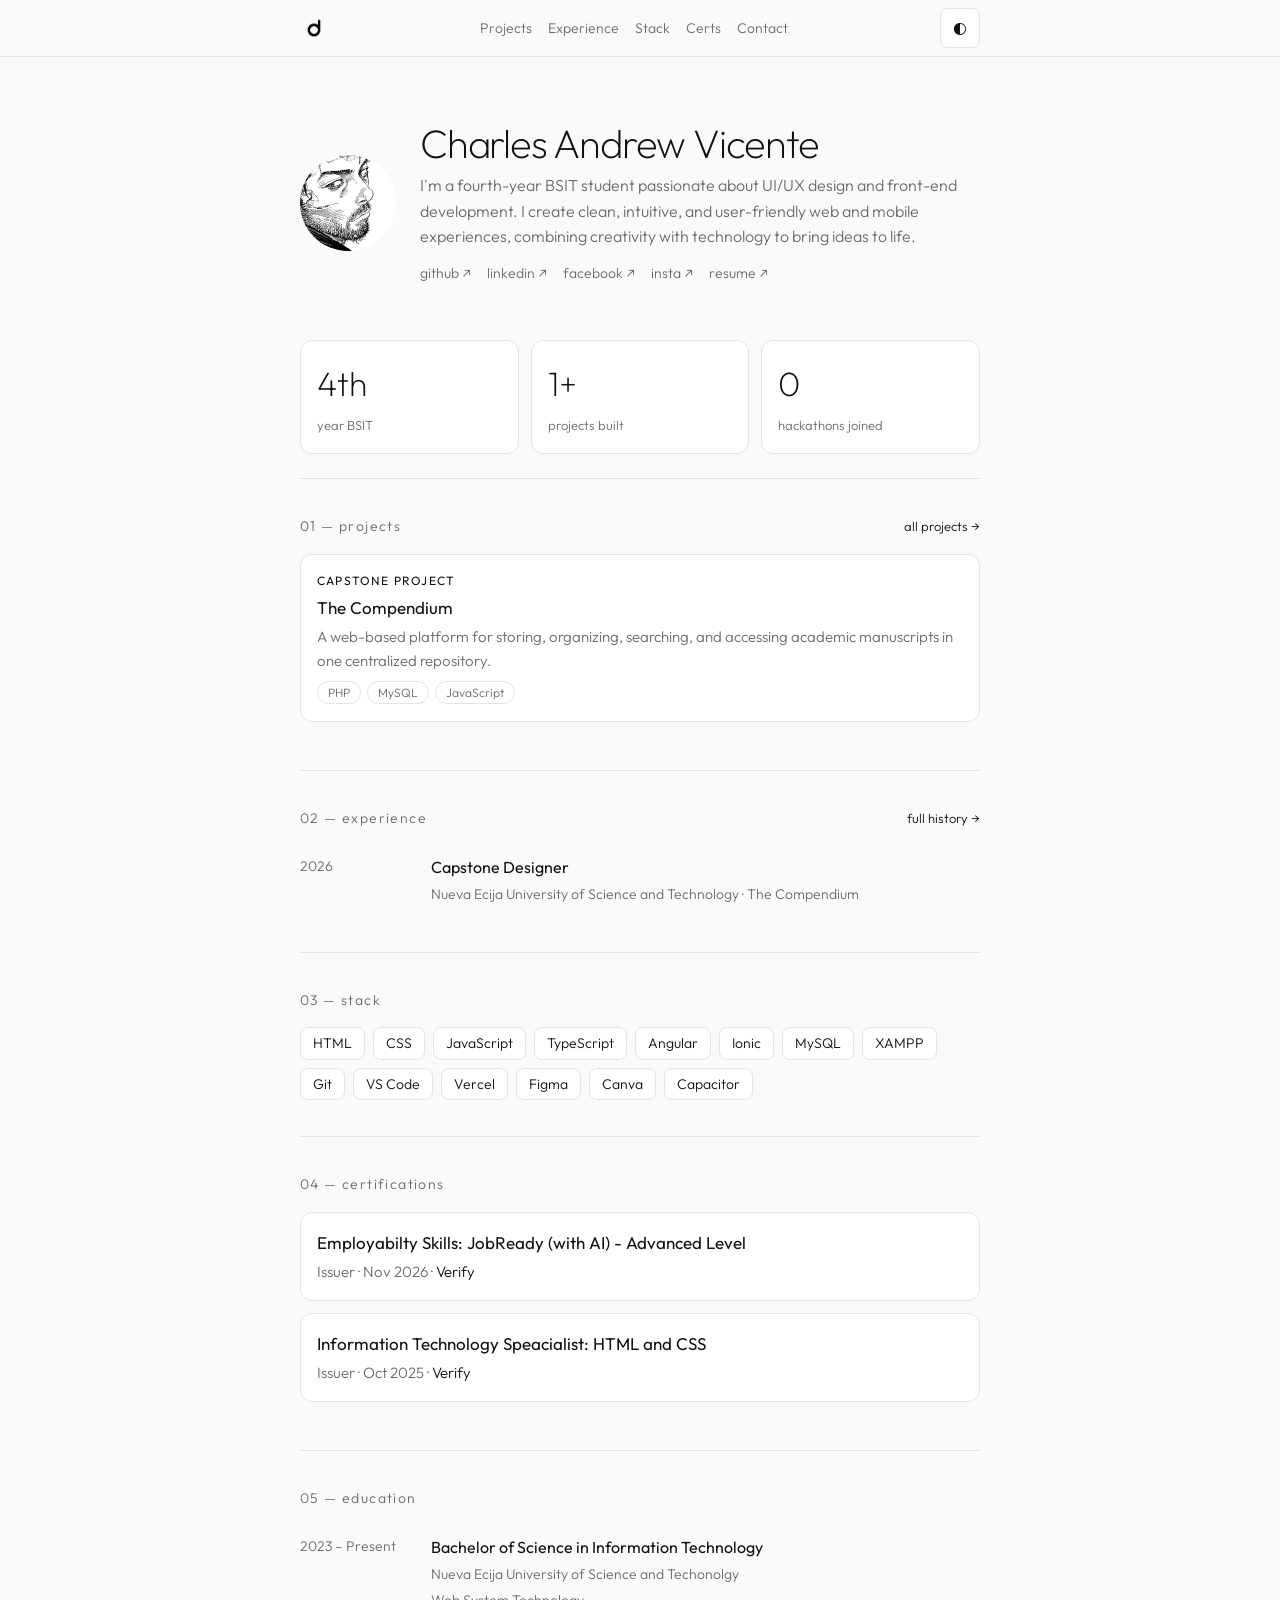
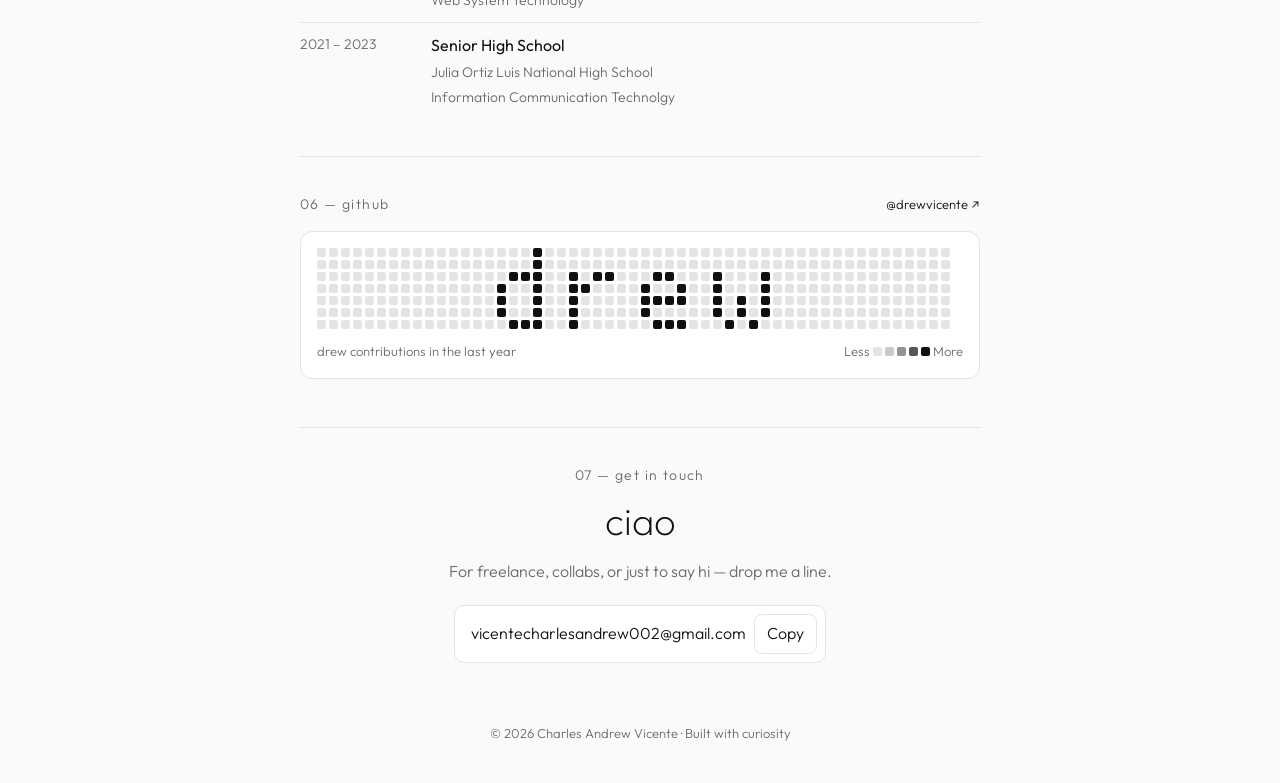
==== index.html @ 75148cdb "v1.2" ====
<!DOCTYPE html>
<html lang="en">

<head>
  <meta charset="utf-8">
  <meta name="viewport" content="width=device-width, initial-scale=1, viewport-fit=cover">
  <title>drew.design</title>
  <link rel="preconnect" href="https://fonts.googleapis.com">
  <link rel="preconnect" href="https://fonts.gstatic.com" crossorigin>
  <link href="https://fonts.googleapis.com/css2?family=Outfit:wght@200;300;400&display=swap" rel="stylesheet">
  <link rel="stylesheet" href="style.css">
  <link rel="icon" href="assets/d.png">
</head>

<body>
  <div id="bar"></div>
  <nav>
    <div class="wrap">
      <a href="#" class="logo"><img src="assets/d.png" alt="Logo"></a>
      <div class="links"><a href="#projects">Projects</a><a href="#experience">Experience</a><a
          href="#stack">Stack</a><a href="#certs">Certs</a><a href="#contact">Contact</a></div>
      <button id="theme" aria-label="Toggle theme">◐</button>
    </div>
  </nav>

  <main class="wrap">
    <div class="hero">
      <div class="avatar"><img src="assets/musashi.jpg" alt="Charles Andrew Vicente"></div>
      <div>
        <h1>Charles Andrew Vicente</h1>
        <p>I'm a fourth-year BSIT student passionate about UI/UX design and front-end development. I create clean,
          intuitive, and user-friendly web and mobile experiences, combining creativity with technology to bring ideas
          to life.</p>
        <div class="social"><a href="https://github.com/drewvicente">github ↗</a><a
            href="https://www.linkedin.com/in/charles-andrew-vicente-5716ba428/">linkedin ↗</a><a
            href="https://www.facebook.com/charlesndrw">facebook ↗</a><a
            href="https://www.instagram.com/charlesvcnt_/">insta ↗</a> <a href="#">resume ↗</a></div>
      </div>
    </div>

    <div class="stats">
      <div class="stat"><b data-n="4" data-s="th">4th</b><span>year BSIT</span></div>
      <div class="stat"><b data-n="1" data-s="+">5+</b><span>projects built</span></div>
      <div class="stat"><b data-n="0" data-s=""></b><span>hackathons joined</span></div>
    </div>

    <!-- Projects -->
    <section id="projects">
      <div class="head">
        <h2>01 — projects</h2><a href="#">all projects →</a>
      </div>
      <div class="card">
        <div class="badge">Capstone Project</div>
        <h3>The Compendium</h3>
        <p>A web-based platform for storing, organizing, searching, and accessing academic manuscripts in one
          centralized repository.</p>
        <span class="tag">PHP</span><span class="tag">MySQL</span><span class="tag">JavaScript</span>
      </div>
      <!-- <div class="card">
      <h3>Project Two</h3>
      <p>What it does and what you learned building it.</p>
      <span class="tag">React</span><span class="tag">Node.js</span>
    </div>
    <div class="card">
      <h3>Project Three</h3>
      <p>Another thing you shipped. Link to the repo or live demo.</p>
      <span class="tag">Flutter</span><span class="tag">Firebase</span>
    </div> -->
    </section>

    <!-- Experience -->
    <section id="experience">
      <div class="head">
        <h2>02 — experience</h2><a href="#">full history →</a>
      </div>
      <div class="row">
        <div class="y">2026</div>
        <div><b>Capstone Designer</b><span>Nueva Ecija University of Science and Technology · The Compendium</span></div>
      </div>
    </section>

    <!-- Skill -->
    <section id="stack">
      <div class="head">
        <h2>03 — stack</h2>
      </div>
      <div class="chips">
        <span>HTML</span><span>CSS</span><span>JavaScript</span><span>TypeScript</span><span>Angular</span><span>Ionic</span><span>MySQL</span>
        <span>XAMPP</span><span>Git</span><span>VS Code</span><span>Vercel</span><span>Figma</span><span>Canva</span><span>Capacitor</span>
      </div>
    </section>

    <!-- Certification -->
    <section id="certs">
      <div class="head">
        <h2>04 — certifications</h2>
      </div>
      <div class="card">
        <h3>Employabilty Skills: JobReady (with AI) - Advanced Level</h3>
        <p>Issuer · Nov 2026 · <a
            href="https://web.certificate.wfglobal.org/en/certificate?certificateId=6affe7f1574e661a6da2696d"
            style="color:var(--acc)">Verify</a></p>
      </div>
      <div class="card">
        <h3>Information Technology Speacialist: HTML and CSS</h3>
        <p>Issuer · Oct 2025 · <a
            href="https://www.certiport.com/portal/pages/credentialverification.aspx?code=h8H9-4wUp"
            style="color:var(--acc)">Verify</a></p>
      </div>
    </section>

    <!-- Education -->
    <section id="education">
      <div class="head">
        <h2>05 — education</h2>
      </div>
      <div class="row">
        <div class="y">2023 – Present</div>
        <div><b>Bachelor of Science in Information Technology</b><span>Nueva Ecija University of Science and Techonolgy <br>Web System Technology</span></div>
      </div>
      <div class="row">
        <div class="y">2021 – 2023</div>
        <div><b>Senior High School</b><span>Julia Ortiz Luis National High School <br>Information Communication Technolgy</span></div>
      </div>
    </section>

    <section id="github">
      <div class="head">
        <h2>06 — github</h2><a href="https://github.com/drewvicente" target="_blank">@drewvicente ↗</a>
      </div>
      <div class="card graph">
        <div class="gh-grid" id="gh"></div>
        <div class="gh-meta"><span><span id="ghn">0</span> contributions in the last year</span><span
            class="gh-legend">Less <i></i><i class="l1"></i><i class="l2"></i><i class="l3"></i><i class="l4"></i>
            More</span></div>
      </div>
    </section>

    <section id="contact" class="contact">
      <h2>07 — get in touch</h2>
      <h3>ciao</h3>
      <p class="lead">For freelance, collabs, or just to say hi — drop me a line.</p>
      <div class="mail"><span>vicentecharlesandrew002@gmail.com</span><button id="copy">Copy</button></div>
    </section>
  </main>
  <footer>© 2026 Charles Andrew Vicente · Built with curiosity</footer>

  <script src="script.js"></script>
</body>

</html>
---- style.css ----
:root{--bg:#fafafa;--fg:#111111;--mut:#6b6b6b;--line:#e4e4e4;--card:#ffffff;--acc:#111111;color-scheme:light;
box-sizing:border-box;padding-top:env(safe-area-inset-top,0px);padding-bottom:env(safe-area-inset-bottom,0px)}
:root[data-theme="dark"]{--bg:#0a0a0a;--fg:#ededed;--mut:#8a8a8a;--line:#222222;--card:#121212;--acc:#ededed;color-scheme:dark}
:root[data-theme="light"]{--bg:#fafafa;--fg:#111111;--mut:#6b6b6b;--line:#e4e4e4;--card:#ffffff;--acc:#111111;color-scheme:light}
html{scroll-padding-top:env(safe-area-inset-top,0px);scroll-behavior:smooth}
*{box-sizing:border-box}
body{margin:0;background:var(--bg);color:var(--fg);font:300 16px/1.6 "Outfit",ui-sans-serif,system-ui,-apple-system,"Segoe UI",sans-serif}
a{color:inherit;text-decoration:none}
.wrap{max-width:720px;margin:0 auto;padding:0 20px}
nav{position:sticky;top:env(safe-area-inset-top,0px);background:var(--bg);border-bottom:1px solid var(--line);z-index:5}
nav .wrap{display:flex;justify-content:space-between;align-items:center;height:56px;gap:12px}
nav .logo{display:flex;align-items:center}
nav .logo img{height:28px;width:28px;object-fit:contain}
:root[data-theme="dark"] nav .logo img{filter:invert(1)}
nav b{font-weight:600}
nav .links{display:flex;gap:16px;font-size:14px;color:var(--mut);overflow-x:auto;overflow-y:hidden;scrollbar-width:none;-ms-overflow-style:none}
nav .links::-webkit-scrollbar{display:none;width:0;height:0}
nav .links a{padding:4px 0;transition:color .2s ease}
nav .links a:hover{color:var(--fg)}
button{font:inherit;color:inherit;background:var(--card);border:1px solid var(--line);border-radius:8px;padding:6px 12px;cursor:pointer}
.hero{padding:64px 0 32px;display:grid;grid-template-columns:96px 1fr;gap:24px;align-items:center}
.avatar{width:96px;height:96px;border-radius:50%;background:var(--line);display:grid;place-items:center;font-size:36px;font-weight:600;color:var(--mut);overflow:hidden}
.avatar img{width:100%;height:100%;object-fit:cover}
h1{margin:0 0 8px;font-size:40px;letter-spacing:-.02em;line-height:1.1}
.hero p,.lead{color:var(--mut);margin:0 0 12px}
.social{display:flex;gap:16px;flex-wrap:wrap;font-size:14px}
.social a{color:var(--mut);transition:color .2s ease}
.social a:hover{color:var(--fg)}
.stats{display:grid;grid-template-columns:repeat(3,1fr);gap:12px;margin:24px 0}
.stat{border:1px solid var(--line);background:var(--card);border-radius:12px;padding:16px}
.stat b{display:block;font-size:26px}
.stat span{color:var(--mut);font-size:13px}
section{padding:36px 0;border-top:1px solid var(--line)}
.head{display:flex;justify-content:space-between;align-items:baseline;margin-bottom:16px}
h2{margin:0;font-size:14px;font-weight:500;color:var(--mut);text-transform:lowercase;letter-spacing:.02em}
.head a{font-size:13px;color:var(--acc)}
.card{border:1px solid var(--line);background:var(--card);border-radius:12px;padding:16px;margin-bottom:12px}
.card h3{margin:0 0 4px;font-size:17px}
.card p{margin:0;color:var(--mut);font-size:15px}
.tag{display:inline-block;font-size:12px;border:1px solid var(--line);border-radius:99px;padding:1px 10px;margin:8px 6px 0 0;color:var(--mut)}
.badge{font-size:12px;color:var(--acc);font-weight:600;margin-bottom:4px}
.row{display:grid;grid-template-columns:115px 1fr;gap:16px;padding:10px 0;border-bottom:1px solid var(--line)}
.row:last-child{border:0}
.row .y{color:var(--mut);font-size:14px;white-space:nowrap}
.row b{display:block}
.row span{color:var(--mut);font-size:14px}
.chips{display:flex;flex-wrap:wrap;gap:8px}
.chips span{border:1px solid var(--line);background:var(--card);border-radius:8px;padding:4px 12px;font-size:14px}
blockquote{margin:0 0 12px;padding:16px;border-left:3px solid var(--fg);background:var(--card);border-radius:0 12px 12px 0;font-size:15px}
blockquote cite{display:block;margin-top:8px;color:var(--mut);font-size:13px;font-style:normal}
.contact{text-align:center}
.contact h3{font-size:30px;margin:4px 0 8px}
.mail{display:inline-flex;gap:8px;align-items:center;border:1px solid var(--line);background:var(--card);border-radius:10px;padding:8px 8px 8px 16px;margin-top:8px}
footer{padding:24px 0 40px;color:var(--mut);font-size:13px;text-align:center}
#bar{position:fixed;top:env(safe-area-inset-top,0px);left:0;height:2px;width:0;background:var(--fg);z-index:10;pointer-events:none}
@keyframes up{from{opacity:0;transform:translateY(18px)}to{opacity:1;transform:none}}
@keyframes float{0%,100%{transform:translateY(0)}50%{transform:translateY(-6px)}}
@keyframes pulse{0%{box-shadow:0 0 0 0 color-mix(in srgb,var(--fg) 20%,transparent)}100%{box-shadow:0 0 0 14px transparent}}
.js .hero .avatar{animation:up .7s both,float 4s ease-in-out .9s infinite}
.js .hero h1{animation:up .7s .1s both}
.js .hero p{animation:up .7s .2s both}
.js .hero .social{animation:up .7s .3s both}
.js .reveal{opacity:0;transform:translateY(18px);transition:opacity .6s ease,transform .6s ease}
.js .reveal.in{opacity:1;transform:none}
.card,.stat,.chips span{transition:transform .25s ease,border-color .25s ease,box-shadow .25s ease}
.js .reveal.in.card:not(.graph):hover,.js .reveal.in.stat:hover{transform:translateY(-4px);border-color:color-mix(in srgb,var(--fg) 25%,var(--line));box-shadow:0 8px 24px rgba(0,0,0,.35)}
.js .reveal.in.chips-i:hover{transform:translateY(-3px);border-color:color-mix(in srgb,var(--fg) 30%,var(--line))}
.mail{animation:pulse 2.4s ease-out infinite}
button{font-family:inherit;font-weight:300}
button:hover{border-color:color-mix(in srgb,var(--fg) 25%,var(--line))}
.card p a{text-decoration:none}
.card p a:hover{color:var(--fg)}
.graph{overflow-x:auto}
.gh-grid{display:grid;grid-auto-flow:column;grid-template-rows:repeat(7,9px);grid-auto-columns:9px;gap:3px;width:max-content}
.gh-grid i{border-radius:2px;background:var(--line)}
.gh-grid i.l1{background:color-mix(in srgb,var(--fg) 22%,transparent)}
.gh-grid i.l2{background:color-mix(in srgb,var(--fg) 45%,transparent)}
.gh-grid i.l3{background:color-mix(in srgb,var(--fg) 70%,transparent)}
.gh-grid i.l4{background:var(--fg)}
.js .gh-grid i{opacity:0;transition:opacity .4s ease}
.js .graph.in .gh-grid i{opacity:1}
.gh-meta{display:flex;justify-content:space-between;align-items:center;gap:12px;margin-top:12px;font-size:13px;color:var(--mut);flex-wrap:wrap}
.gh-legend{display:flex;align-items:center;gap:3px}
.gh-legend i{width:9px;height:9px;border-radius:2px;background:var(--line);display:inline-block}
.gh-legend i.l1{background:color-mix(in srgb,var(--fg) 22%,transparent)}
.gh-legend i.l2{background:color-mix(in srgb,var(--fg) 45%,transparent)}
.gh-legend i.l3{background:color-mix(in srgb,var(--fg) 70%,transparent)}
.gh-legend i.l4{background:var(--fg)}
h1{font-weight:200;letter-spacing:-.03em}
nav b{font-weight:300;letter-spacing:.04em}
.stat b{font-weight:200;font-size:34px}
.avatar{font-weight:200}
h2{font-weight:300;letter-spacing:.1em}
.card h3,.row b{font-weight:400}
.card p,.row span,.stat span,.lead{font-weight:300}
.badge{font-weight:400;letter-spacing:.1em;text-transform:uppercase}
.contact h3{font-weight:200;font-size:38px}
::view-transition-old(root),::view-transition-new(root){animation:none;mix-blend-mode:normal}
::view-transition-old(root){z-index:1}
::view-transition-new(root){z-index:2}
@media (prefers-reduced-motion:reduce){*,*::before,*::after{animation:none!important;transition:none!important}.js .reveal{opacity:1;transform:none}}
@media (max-width:520px){.hero{grid-template-columns:1fr;padding-top:40px}h1{font-size:32px}.stats{grid-template-columns:1fr 1fr 1fr}.row{grid-template-columns:105px 1fr;gap:12px}}
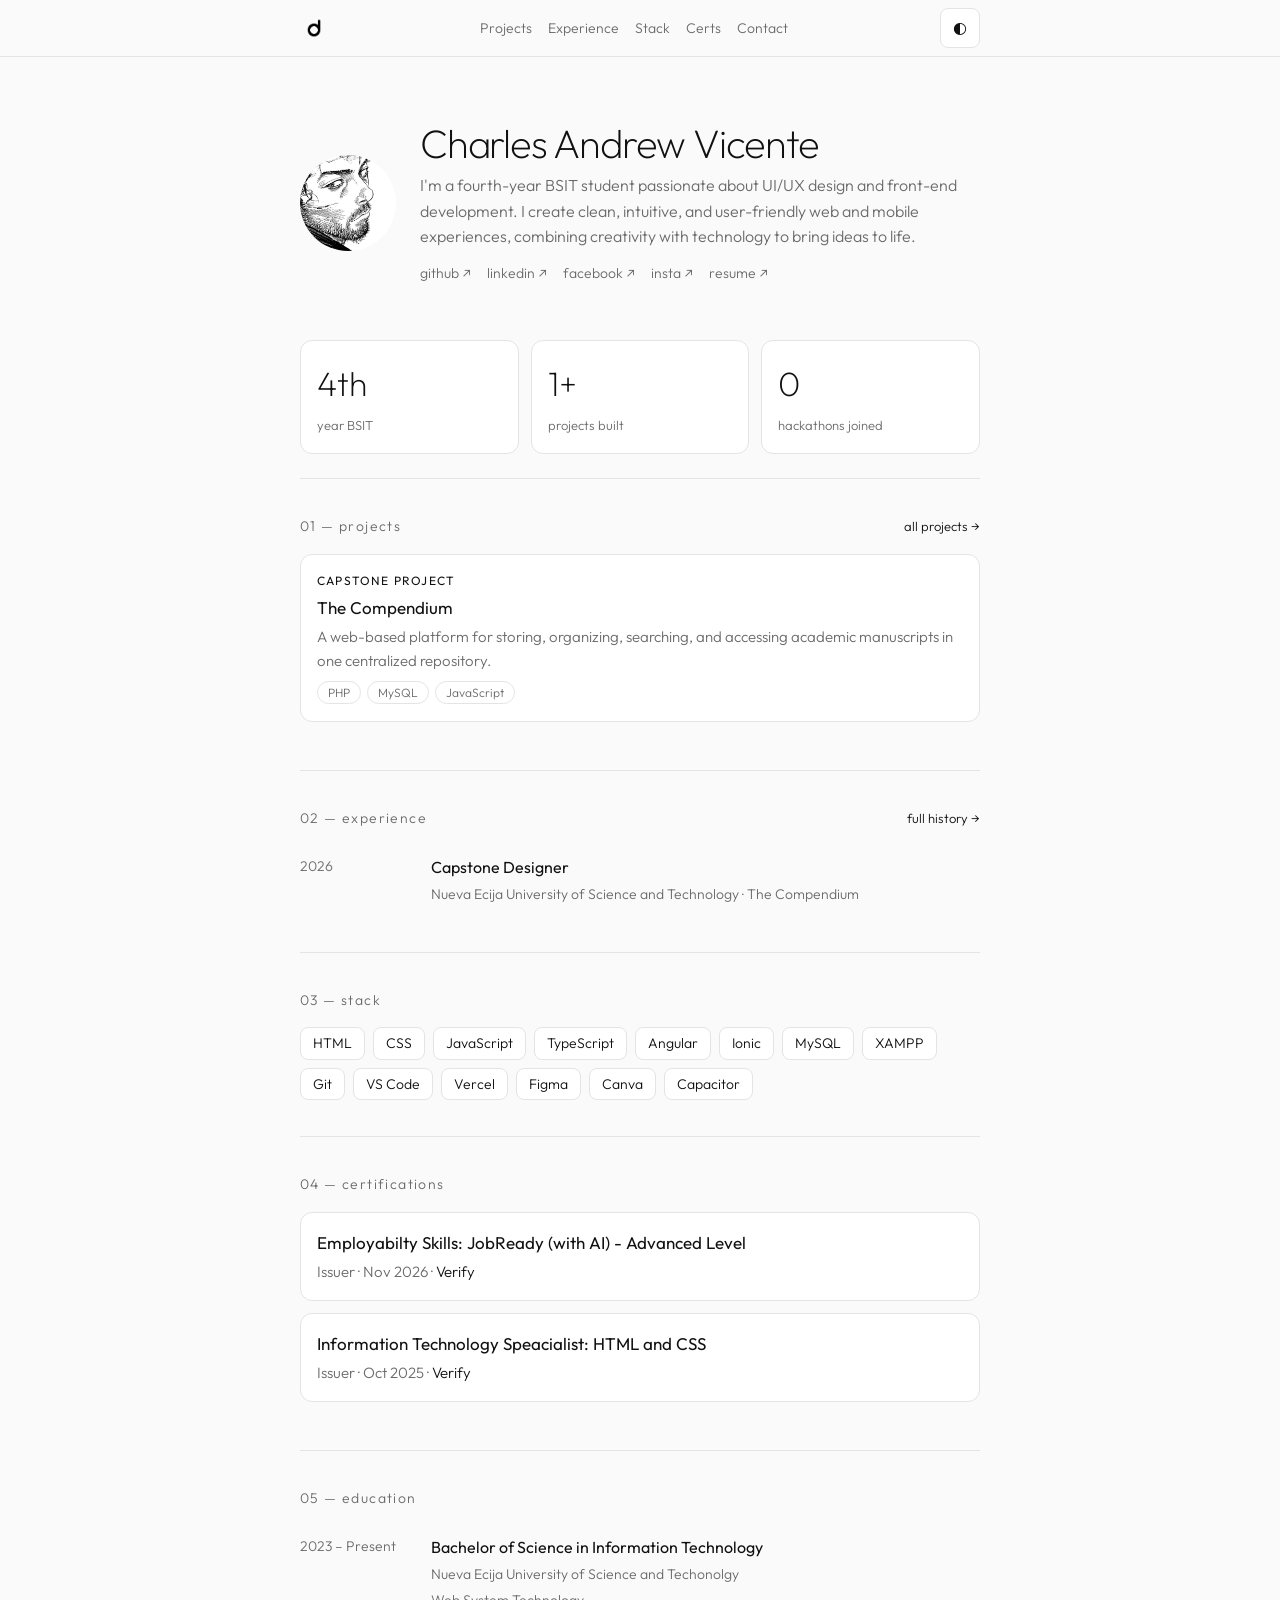
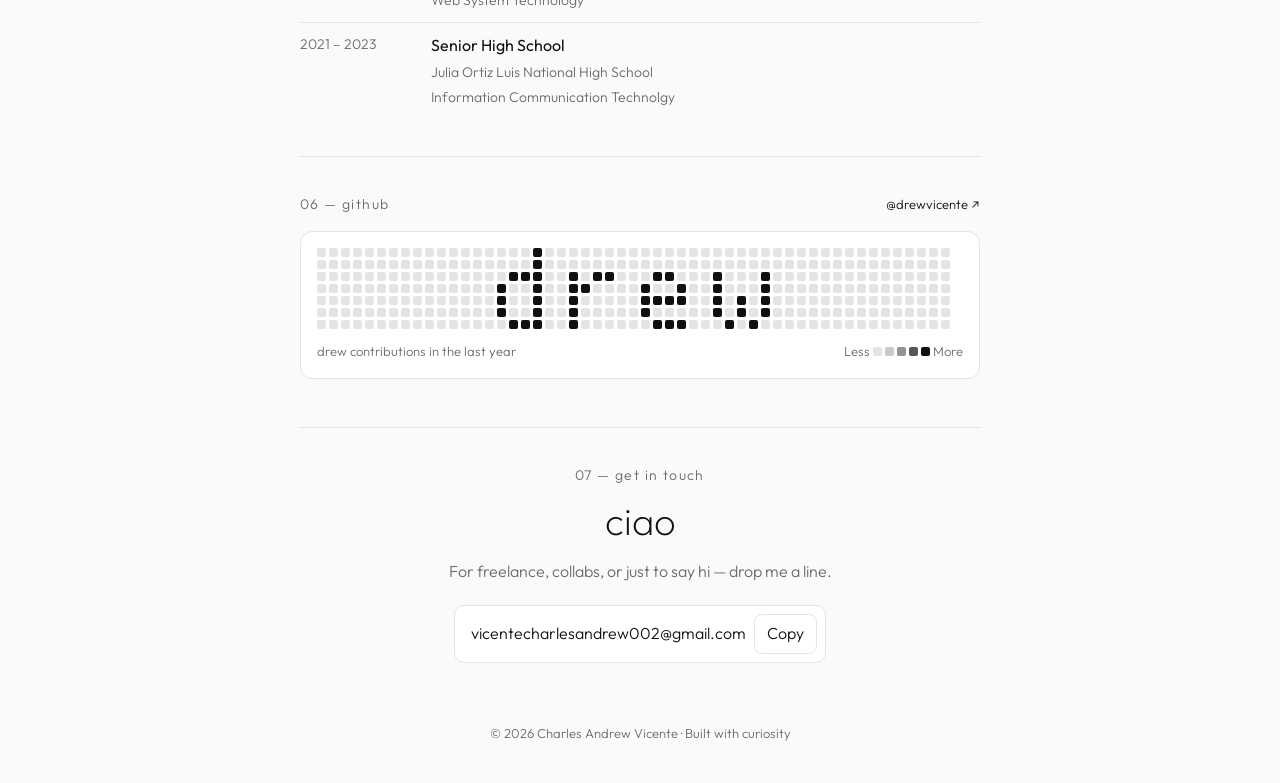
==== commit 98b94eec: "v1.3" ====
--- a/index.html
+++ b/index.html
@@ -99,13 +99,13 @@
         <h3>Employabilty Skills: JobReady (with AI) - Advanced Level</h3>
         <p>Issuer · Nov 2026 · <a
             href="https://web.certificate.wfglobal.org/en/certificate?certificateId=6affe7f1574e661a6da2696d"
-            style="color:var(--acc)">Verify</a></p>
+            target="_blank" rel="noopener noreferrer" style="color:var(--acc)">Verify</a></p>
       </div>
       <div class="card">
         <h3>Information Technology Speacialist: HTML and CSS</h3>
         <p>Issuer · Oct 2025 · <a
             href="https://www.certiport.com/portal/pages/credentialverification.aspx?code=h8H9-4wUp"
-            style="color:var(--acc)">Verify</a></p>
+            target="_blank" rel="noopener noreferrer" style="color:var(--acc)">Verify</a></p>
       </div>
     </section>
 
--- a/style.css
+++ b/style.css
@@ -70,6 +70,8 @@
 button:hover{border-color:color-mix(in srgb,var(--fg) 25%,var(--line))}
 .card p a{text-decoration:none}
 .card p a:hover{color:var(--fg)}
+#certs .card{cursor:pointer}
+#certs .card:hover p a{color:var(--fg)}
 .graph{overflow-x:auto}
 .gh-grid{display:grid;grid-auto-flow:column;grid-template-rows:repeat(7,9px);grid-auto-columns:9px;gap:3px;width:max-content}
 .gh-grid i{border-radius:2px;background:var(--line)}
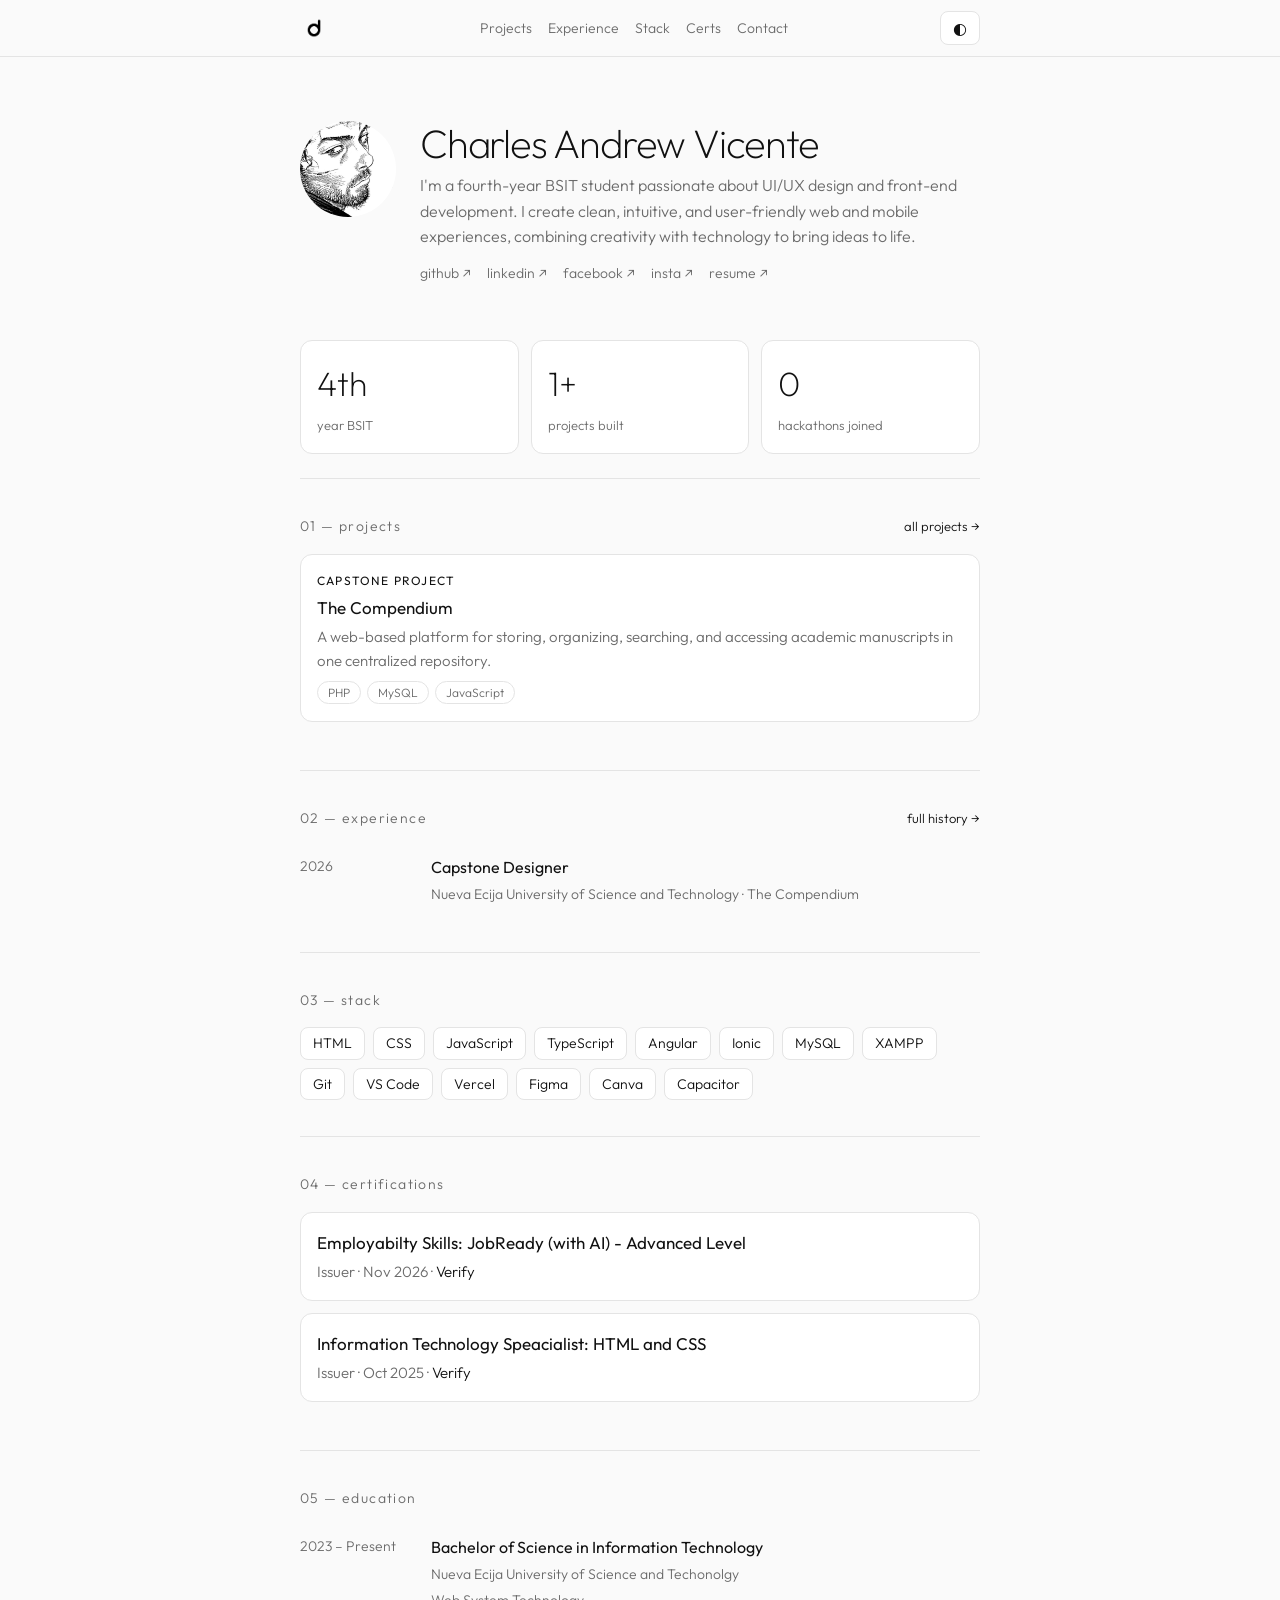
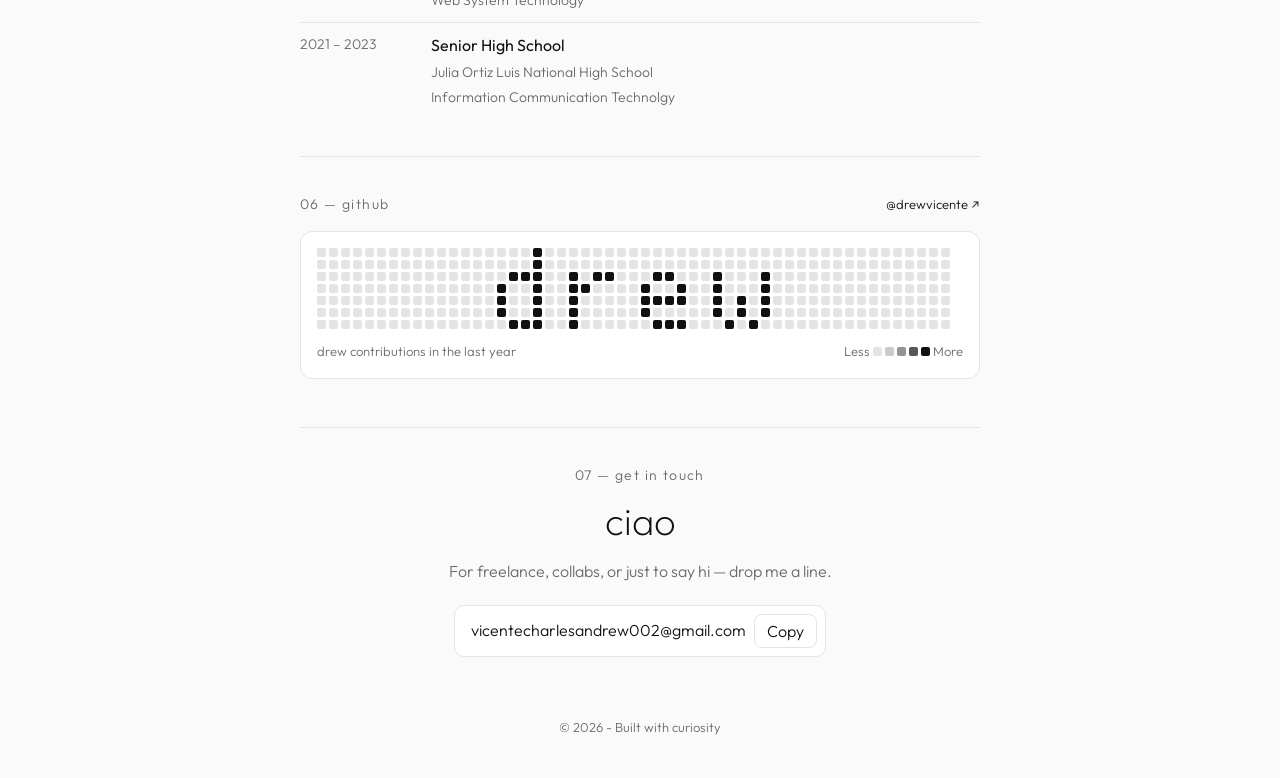
==== commit 1f7da8f1: "fix css" ====
--- a/index.html
+++ b/index.html
@@ -34,7 +34,7 @@
         <div class="social"><a href="https://github.com/drewvicente">github ↗</a><a
             href="https://www.linkedin.com/in/charles-andrew-vicente-5716ba428/">linkedin ↗</a><a
             href="https://www.facebook.com/charlesndrw">facebook ↗</a><a
-            href="https://www.instagram.com/charlesvcnt_/">insta ↗</a> <a href="#">resume ↗</a></div>
+            href="https://www.instagram.com/charlesvcnt_/">insta ↗</a> <a href="resume/resume.pdf">resume ↗</a></div>
       </div>
     </div>
 
@@ -143,7 +143,7 @@
       <div class="mail"><span>vicentecharlesandrew002@gmail.com</span><button id="copy">Copy</button></div>
     </section>
   </main>
-  <footer>© 2026 Charles Andrew Vicente · Built with curiosity</footer>
+  <footer>© 2026 - Built with curiosity</footer>
 
   <script src="script.js"></script>
 </body>
--- a/style.css
+++ b/style.css
@@ -1,104 +1,660 @@
-:root{--bg:#fafafa;--fg:#111111;--mut:#6b6b6b;--line:#e4e4e4;--card:#ffffff;--acc:#111111;color-scheme:light;
-box-sizing:border-box;padding-top:env(safe-area-inset-top,0px);padding-bottom:env(safe-area-inset-bottom,0px)}
-:root[data-theme="dark"]{--bg:#0a0a0a;--fg:#ededed;--mut:#8a8a8a;--line:#222222;--card:#121212;--acc:#ededed;color-scheme:dark}
-:root[data-theme="light"]{--bg:#fafafa;--fg:#111111;--mut:#6b6b6b;--line:#e4e4e4;--card:#ffffff;--acc:#111111;color-scheme:light}
-html{scroll-padding-top:env(safe-area-inset-top,0px);scroll-behavior:smooth}
-*{box-sizing:border-box}
-body{margin:0;background:var(--bg);color:var(--fg);font:300 16px/1.6 "Outfit",ui-sans-serif,system-ui,-apple-system,"Segoe UI",sans-serif}
-a{color:inherit;text-decoration:none}
-.wrap{max-width:720px;margin:0 auto;padding:0 20px}
-nav{position:sticky;top:env(safe-area-inset-top,0px);background:var(--bg);border-bottom:1px solid var(--line);z-index:5}
-nav .wrap{display:flex;justify-content:space-between;align-items:center;height:56px;gap:12px}
-nav .logo{display:flex;align-items:center}
-nav .logo img{height:28px;width:28px;object-fit:contain}
-:root[data-theme="dark"] nav .logo img{filter:invert(1)}
-nav b{font-weight:600}
-nav .links{display:flex;gap:16px;font-size:14px;color:var(--mut);overflow-x:auto;overflow-y:hidden;scrollbar-width:none;-ms-overflow-style:none}
-nav .links::-webkit-scrollbar{display:none;width:0;height:0}
-nav .links a{padding:4px 0;transition:color .2s ease}
-nav .links a:hover{color:var(--fg)}
-button{font:inherit;color:inherit;background:var(--card);border:1px solid var(--line);border-radius:8px;padding:6px 12px;cursor:pointer}
-.hero{padding:64px 0 32px;display:grid;grid-template-columns:96px 1fr;gap:24px;align-items:center}
-.avatar{width:96px;height:96px;border-radius:50%;background:var(--line);display:grid;place-items:center;font-size:36px;font-weight:600;color:var(--mut);overflow:hidden}
-.avatar img{width:100%;height:100%;object-fit:cover}
-h1{margin:0 0 8px;font-size:40px;letter-spacing:-.02em;line-height:1.1}
-.hero p,.lead{color:var(--mut);margin:0 0 12px}
-.social{display:flex;gap:16px;flex-wrap:wrap;font-size:14px}
-.social a{color:var(--mut);transition:color .2s ease}
-.social a:hover{color:var(--fg)}
-.stats{display:grid;grid-template-columns:repeat(3,1fr);gap:12px;margin:24px 0}
-.stat{border:1px solid var(--line);background:var(--card);border-radius:12px;padding:16px}
-.stat b{display:block;font-size:26px}
-.stat span{color:var(--mut);font-size:13px}
-section{padding:36px 0;border-top:1px solid var(--line)}
-.head{display:flex;justify-content:space-between;align-items:baseline;margin-bottom:16px}
-h2{margin:0;font-size:14px;font-weight:500;color:var(--mut);text-transform:lowercase;letter-spacing:.02em}
-.head a{font-size:13px;color:var(--acc)}
-.card{border:1px solid var(--line);background:var(--card);border-radius:12px;padding:16px;margin-bottom:12px}
-.card h3{margin:0 0 4px;font-size:17px}
-.card p{margin:0;color:var(--mut);font-size:15px}
-.tag{display:inline-block;font-size:12px;border:1px solid var(--line);border-radius:99px;padding:1px 10px;margin:8px 6px 0 0;color:var(--mut)}
-.badge{font-size:12px;color:var(--acc);font-weight:600;margin-bottom:4px}
-.row{display:grid;grid-template-columns:115px 1fr;gap:16px;padding:10px 0;border-bottom:1px solid var(--line)}
-.row:last-child{border:0}
-.row .y{color:var(--mut);font-size:14px;white-space:nowrap}
-.row b{display:block}
-.row span{color:var(--mut);font-size:14px}
-.chips{display:flex;flex-wrap:wrap;gap:8px}
-.chips span{border:1px solid var(--line);background:var(--card);border-radius:8px;padding:4px 12px;font-size:14px}
-blockquote{margin:0 0 12px;padding:16px;border-left:3px solid var(--fg);background:var(--card);border-radius:0 12px 12px 0;font-size:15px}
-blockquote cite{display:block;margin-top:8px;color:var(--mut);font-size:13px;font-style:normal}
-.contact{text-align:center}
-.contact h3{font-size:30px;margin:4px 0 8px}
-.mail{display:inline-flex;gap:8px;align-items:center;border:1px solid var(--line);background:var(--card);border-radius:10px;padding:8px 8px 8px 16px;margin-top:8px}
-footer{padding:24px 0 40px;color:var(--mut);font-size:13px;text-align:center}
-#bar{position:fixed;top:env(safe-area-inset-top,0px);left:0;height:2px;width:0;background:var(--fg);z-index:10;pointer-events:none}
-@keyframes up{from{opacity:0;transform:translateY(18px)}to{opacity:1;transform:none}}
-@keyframes float{0%,100%{transform:translateY(0)}50%{transform:translateY(-6px)}}
-@keyframes pulse{0%{box-shadow:0 0 0 0 color-mix(in srgb,var(--fg) 20%,transparent)}100%{box-shadow:0 0 0 14px transparent}}
-.js .hero .avatar{animation:up .7s both,float 4s ease-in-out .9s infinite}
-.js .hero h1{animation:up .7s .1s both}
-.js .hero p{animation:up .7s .2s both}
-.js .hero .social{animation:up .7s .3s both}
-.js .reveal{opacity:0;transform:translateY(18px);transition:opacity .6s ease,transform .6s ease}
-.js .reveal.in{opacity:1;transform:none}
-.card,.stat,.chips span{transition:transform .25s ease,border-color .25s ease,box-shadow .25s ease}
-.js .reveal.in.card:not(.graph):hover,.js .reveal.in.stat:hover{transform:translateY(-4px);border-color:color-mix(in srgb,var(--fg) 25%,var(--line));box-shadow:0 8px 24px rgba(0,0,0,.35)}
-.js .reveal.in.chips-i:hover{transform:translateY(-3px);border-color:color-mix(in srgb,var(--fg) 30%,var(--line))}
-.mail{animation:pulse 2.4s ease-out infinite}
-button{font-family:inherit;font-weight:300}
-button:hover{border-color:color-mix(in srgb,var(--fg) 25%,var(--line))}
-.card p a{text-decoration:none}
-.card p a:hover{color:var(--fg)}
-#certs .card{cursor:pointer}
-#certs .card:hover p a{color:var(--fg)}
-.graph{overflow-x:auto}
-.gh-grid{display:grid;grid-auto-flow:column;grid-template-rows:repeat(7,9px);grid-auto-columns:9px;gap:3px;width:max-content}
-.gh-grid i{border-radius:2px;background:var(--line)}
-.gh-grid i.l1{background:color-mix(in srgb,var(--fg) 22%,transparent)}
-.gh-grid i.l2{background:color-mix(in srgb,var(--fg) 45%,transparent)}
-.gh-grid i.l3{background:color-mix(in srgb,var(--fg) 70%,transparent)}
-.gh-grid i.l4{background:var(--fg)}
-.js .gh-grid i{opacity:0;transition:opacity .4s ease}
-.js .graph.in .gh-grid i{opacity:1}
-.gh-meta{display:flex;justify-content:space-between;align-items:center;gap:12px;margin-top:12px;font-size:13px;color:var(--mut);flex-wrap:wrap}
-.gh-legend{display:flex;align-items:center;gap:3px}
-.gh-legend i{width:9px;height:9px;border-radius:2px;background:var(--line);display:inline-block}
-.gh-legend i.l1{background:color-mix(in srgb,var(--fg) 22%,transparent)}
-.gh-legend i.l2{background:color-mix(in srgb,var(--fg) 45%,transparent)}
-.gh-legend i.l3{background:color-mix(in srgb,var(--fg) 70%,transparent)}
-.gh-legend i.l4{background:var(--fg)}
-h1{font-weight:200;letter-spacing:-.03em}
-nav b{font-weight:300;letter-spacing:.04em}
-.stat b{font-weight:200;font-size:34px}
-.avatar{font-weight:200}
-h2{font-weight:300;letter-spacing:.1em}
-.card h3,.row b{font-weight:400}
-.card p,.row span,.stat span,.lead{font-weight:300}
-.badge{font-weight:400;letter-spacing:.1em;text-transform:uppercase}
-.contact h3{font-weight:200;font-size:38px}
-::view-transition-old(root),::view-transition-new(root){animation:none;mix-blend-mode:normal}
-::view-transition-old(root){z-index:1}
-::view-transition-new(root){z-index:2}
-@media (prefers-reduced-motion:reduce){*,*::before,*::after{animation:none!important;transition:none!important}.js .reveal{opacity:1;transform:none}}
-@media (max-width:520px){.hero{grid-template-columns:1fr;padding-top:40px}h1{font-size:32px}.stats{grid-template-columns:1fr 1fr 1fr}.row{grid-template-columns:105px 1fr;gap:12px}}+/* ==========================================================================
+   Theme & Variables
+   ========================================================================== */
+
+:root {
+  --bg: #fafafa;
+  --fg: #111111;
+  --mut: #6b6b6b;
+  --line: #e4e4e4;
+  --card: #ffffff;
+  --acc: #111111;
+  color-scheme: light;
+  box-sizing: border-box;
+  padding-top: env(safe-area-inset-top, 0px);
+  padding-bottom: env(safe-area-inset-bottom, 0px);
+}
+
+:root[data-theme="dark"] {
+  --bg: #0a0a0a;
+  --fg: #ededed;
+  --mut: #8a8a8a;
+  --line: #222222;
+  --card: #121212;
+  --acc: #ededed;
+  color-scheme: dark;
+}
+
+:root[data-theme="light"] {
+  --bg: #fafafa;
+  --fg: #111111;
+  --mut: #6b6b6b;
+  --line: #e4e4e4;
+  --card: #ffffff;
+  --acc: #111111;
+  color-scheme: light;
+}
+
+/* ==========================================================================
+   Base & Reset
+   ========================================================================== */
+
+* {
+  box-sizing: border-box;
+}
+
+html {
+  scroll-padding-top: env(safe-area-inset-top, 0px);
+  scroll-behavior: smooth;
+}
+
+body {
+  margin: 0;
+  background: var(--bg);
+  color: var(--fg);
+  font: 300 16px/1.6 "Outfit", ui-sans-serif, system-ui, -apple-system, "Segoe UI", sans-serif;
+}
+
+a {
+  color: inherit;
+  text-decoration: none;
+}
+
+button {
+  font-family: inherit;
+  font-weight: 300;
+  font-size: inherit;
+  color: inherit;
+  background: var(--card);
+  border: 1px solid var(--line);
+  border-radius: 8px;
+  padding: 6px 12px;
+  cursor: pointer;
+  transition: border-color 0.2s ease;
+}
+
+button:hover {
+  border-color: color-mix(in srgb, var(--fg) 25%, var(--line));
+}
+
+.wrap {
+  max-width: 720px;
+  margin: 0 auto;
+  padding: 0 20px;
+}
+
+/* ==========================================================================
+   Navigation
+   ========================================================================== */
+
+nav {
+  position: sticky;
+  top: env(safe-area-inset-top, 0px);
+  background: var(--bg);
+  border-bottom: 1px solid var(--line);
+  z-index: 5;
+}
+
+nav .wrap {
+  display: flex;
+  justify-content: space-between;
+  align-items: center;
+  height: 56px;
+  gap: 12px;
+}
+
+nav .logo {
+  display: flex;
+  align-items: center;
+}
+
+nav .logo img {
+  height: 28px;
+  width: 28px;
+  object-fit: contain;
+}
+
+:root[data-theme="dark"] nav .logo img {
+  filter: invert(1);
+}
+
+nav b {
+  font-weight: 300;
+  letter-spacing: 0.04em;
+}
+
+nav .links {
+  display: flex;
+  gap: 16px;
+  font-size: 14px;
+  color: var(--mut);
+  overflow-x: auto;
+  overflow-y: hidden;
+  scrollbar-width: none;
+  -ms-overflow-style: none;
+}
+
+nav .links::-webkit-scrollbar {
+  display: none;
+  width: 0;
+  height: 0;
+}
+
+nav .links a {
+  padding: 4px 0;
+  transition: color 0.2s ease;
+}
+
+nav .links a:hover {
+  color: var(--fg);
+}
+
+/* ==========================================================================
+   Hero Section
+   ========================================================================== */
+
+.hero {
+  padding: 64px 0 32px;
+  display: grid;
+  grid-template-columns: 96px 1fr;
+  gap: 24px;
+  align-items: start;
+}
+
+.avatar {
+  width: 96px;
+  height: 96px;
+  border-radius: 50%;
+  background: var(--line);
+  display: grid;
+  place-items: center;
+  font-size: 36px;
+  font-weight: 200;
+  color: var(--mut);
+  overflow: hidden;
+}
+
+.avatar img {
+  width: 100%;
+  height: 100%;
+  object-fit: cover;
+}
+
+h1 {
+  margin: 0 0 8px;
+  font-size: 40px;
+  font-weight: 200;
+  letter-spacing: -0.03em;
+  line-height: 1.1;
+}
+
+.hero p,
+.lead {
+  color: var(--mut);
+  margin: 0 0 12px;
+  font-weight: 300;
+}
+
+.social {
+  display: flex;
+  gap: 16px;
+  flex-wrap: wrap;
+  font-size: 14px;
+}
+
+.social a {
+  color: var(--mut);
+  transition: color 0.2s ease;
+}
+
+.social a:hover {
+  color: var(--fg);
+}
+
+/* ==========================================================================
+   Stats Section
+   ========================================================================== */
+
+.stats {
+  display: grid;
+  grid-template-columns: repeat(3, 1fr);
+  gap: 12px;
+  margin: 24px 0;
+}
+
+.stat {
+  border: 1px solid var(--line);
+  background: var(--card);
+  border-radius: 12px;
+  padding: 16px;
+}
+
+.stat b {
+  display: block;
+  font-size: 34px;
+  font-weight: 200;
+}
+
+.stat span {
+  color: var(--mut);
+  font-size: 13px;
+  font-weight: 300;
+}
+
+/* ==========================================================================
+   Sections, Headers & Rows
+   ========================================================================== */
+
+section {
+  padding: 36px 0;
+  border-top: 1px solid var(--line);
+}
+
+.head {
+  display: flex;
+  justify-content: space-between;
+  align-items: baseline;
+  margin-bottom: 16px;
+}
+
+h2 {
+  margin: 0;
+  font-size: 14px;
+  font-weight: 300;
+  color: var(--mut);
+  text-transform: lowercase;
+  letter-spacing: 0.1em;
+}
+
+.head a {
+  font-size: 13px;
+  color: var(--acc);
+}
+
+.row {
+  display: grid;
+  grid-template-columns: 115px 1fr;
+  gap: 16px;
+  padding: 10px 0;
+  border-bottom: 1px solid var(--line);
+}
+
+.row:last-child {
+  border: 0;
+}
+
+.row .y {
+  color: var(--mut);
+  font-size: 14px;
+  white-space: nowrap;
+}
+
+.row b {
+  display: block;
+  font-weight: 400;
+}
+
+.row span {
+  color: var(--mut);
+  font-size: 14px;
+  font-weight: 300;
+}
+
+/* ==========================================================================
+   Cards, Badges & Chips
+   ========================================================================== */
+
+.card {
+  border: 1px solid var(--line);
+  background: var(--card);
+  border-radius: 12px;
+  padding: 16px;
+  margin-bottom: 12px;
+}
+
+.card h3 {
+  margin: 0 0 4px;
+  font-size: 17px;
+  font-weight: 400;
+}
+
+.card p {
+  margin: 0;
+  color: var(--mut);
+  font-size: 15px;
+  font-weight: 300;
+}
+
+.card p a {
+  text-decoration: none;
+}
+
+.card p a:hover {
+  color: var(--fg);
+}
+
+.badge {
+  font-size: 12px;
+  color: var(--acc);
+  font-weight: 400;
+  letter-spacing: 0.1em;
+  text-transform: uppercase;
+  margin-bottom: 4px;
+}
+
+.tag {
+  display: inline-block;
+  font-size: 12px;
+  border: 1px solid var(--line);
+  border-radius: 99px;
+  padding: 1px 10px;
+  margin: 8px 6px 0 0;
+  color: var(--mut);
+}
+
+.chips {
+  display: flex;
+  flex-wrap: wrap;
+  gap: 8px;
+}
+
+.chips span {
+  border: 1px solid var(--line);
+  background: var(--card);
+  border-radius: 8px;
+  padding: 4px 12px;
+  font-size: 14px;
+}
+
+/* Certifications */
+#certs .card {
+  cursor: pointer;
+}
+
+#certs .card:hover p a {
+  color: var(--fg);
+}
+
+/* Blockquote */
+blockquote {
+  margin: 0 0 12px;
+  padding: 16px;
+  border-left: 3px solid var(--fg);
+  background: var(--card);
+  border-radius: 0 12px 12px 0;
+  font-size: 15px;
+}
+
+blockquote cite {
+  display: block;
+  margin-top: 8px;
+  color: var(--mut);
+  font-size: 13px;
+  font-style: normal;
+}
+
+/* ==========================================================================
+   Contact & Footer
+   ========================================================================== */
+
+.contact {
+  text-align: center;
+}
+
+.contact h3 {
+  font-size: 38px;
+  font-weight: 200;
+  margin: 4px 0 8px;
+}
+
+.mail {
+  display: inline-flex;
+  gap: 8px;
+  align-items: center;
+  border: 1px solid var(--line);
+  background: var(--card);
+  border-radius: 10px;
+  padding: 8px 8px 8px 16px;
+  margin-top: 8px;
+  animation: pulse 2.4s ease-out infinite;
+}
+
+footer {
+  padding: 24px 0 40px;
+  color: var(--mut);
+  font-size: 13px;
+  text-align: center;
+}
+
+/* Scroll progress bar */
+#bar {
+  position: fixed;
+  top: env(safe-area-inset-top, 0px);
+  left: 0;
+  height: 2px;
+  width: 0;
+  background: var(--fg);
+  z-index: 10;
+  pointer-events: none;
+}
+
+/* ==========================================================================
+   GitHub Contribution Graph
+   ========================================================================== */
+
+.graph {
+  overflow-x: auto;
+}
+
+.gh-grid {
+  display: grid;
+  grid-auto-flow: column;
+  grid-template-rows: repeat(7, 9px);
+  grid-auto-columns: 9px;
+  gap: 3px;
+  width: max-content;
+}
+
+.gh-grid i {
+  border-radius: 2px;
+  background: var(--line);
+}
+
+.gh-grid i.l1 {
+  background: color-mix(in srgb, var(--fg) 22%, transparent);
+}
+
+.gh-grid i.l2 {
+  background: color-mix(in srgb, var(--fg) 45%, transparent);
+}
+
+.gh-grid i.l3 {
+  background: color-mix(in srgb, var(--fg) 70%, transparent);
+}
+
+.gh-grid i.l4 {
+  background: var(--fg);
+}
+
+.js .gh-grid i {
+  opacity: 0;
+  transition: opacity 0.4s ease;
+}
+
+.js .graph.in .gh-grid i {
+  opacity: 1;
+}
+
+.gh-meta {
+  display: flex;
+  justify-content: space-between;
+  align-items: center;
+  gap: 12px;
+  margin-top: 12px;
+  font-size: 13px;
+  color: var(--mut);
+  flex-wrap: wrap;
+}
+
+.gh-legend {
+  display: flex;
+  align-items: center;
+  gap: 3px;
+}
+
+.gh-legend i {
+  width: 9px;
+  height: 9px;
+  border-radius: 2px;
+  background: var(--line);
+  display: inline-block;
+}
+
+.gh-legend i.l1 {
+  background: color-mix(in srgb, var(--fg) 22%, transparent);
+}
+
+.gh-legend i.l2 {
+  background: color-mix(in srgb, var(--fg) 45%, transparent);
+}
+
+.gh-legend i.l3 {
+  background: color-mix(in srgb, var(--fg) 70%, transparent);
+}
+
+.gh-legend i.l4 {
+  background: var(--fg);
+}
+
+/* ==========================================================================
+   Animations & Hover Effects
+   ========================================================================== */
+
+@keyframes up {
+  from {
+    opacity: 0;
+    transform: translateY(18px);
+  }
+  to {
+    opacity: 1;
+    transform: none;
+  }
+}
+
+@keyframes float {
+  0%, 100% {
+    transform: translateY(0);
+  }
+  50% {
+    transform: translateY(-6px);
+  }
+}
+
+@keyframes pulse {
+  0% {
+    box-shadow: 0 0 0 0 color-mix(in srgb, var(--fg) 20%, transparent);
+  }
+  100% {
+    box-shadow: 0 0 0 14px transparent;
+  }
+}
+
+.js .hero .avatar {
+  animation: up 0.7s both, float 4s ease-in-out 0.9s infinite;
+}
+
+.js .hero h1 {
+  animation: up 0.7s 0.1s both;
+}
+
+.js .hero p {
+  animation: up 0.7s 0.2s both;
+}
+
+.js .hero .social {
+  animation: up 0.7s 0.3s both;
+}
+
+.js .reveal {
+  opacity: 0;
+  transform: translateY(18px);
+  transition: opacity 0.6s ease, transform 0.6s ease;
+}
+
+.js .reveal.in {
+  opacity: 1;
+  transform: none;
+}
+
+.card,
+.stat,
+.chips span {
+  transition: transform 0.25s ease, border-color 0.25s ease, box-shadow 0.25s ease;
+}
+
+.js .reveal.in.card:not(.graph):hover,
+.js .reveal.in.stat:hover {
+  transform: translateY(-4px);
+  border-color: color-mix(in srgb, var(--fg) 25%, var(--line));
+  box-shadow: 0 8px 24px rgba(0, 0, 0, 0.35);
+}
+
+.js .reveal.in.chips-i:hover {
+  transform: translateY(-3px);
+  border-color: color-mix(in srgb, var(--fg) 30%, var(--line));
+}
+
+/* ==========================================================================
+   View Transitions & Accessibility
+   ========================================================================== */
+
+::view-transition-old(root),
+::view-transition-new(root) {
+  animation: none;
+  mix-blend-mode: normal;
+}
+
+::view-transition-old(root) {
+  z-index: 1;
+}
+
+::view-transition-new(root) {
+  z-index: 2;
+}
+
+@media (prefers-reduced-motion: reduce) {
+  *,
+  *::before,
+  *::after {
+    animation: none !important;
+    transition: none !important;
+  }
+  .js .reveal {
+    opacity: 1;
+    transform: none;
+  }
+}
+
+/* ==========================================================================
+   Responsive Breakpoints
+   ========================================================================== */
+
+@media (max-width: 520px) {
+  .hero {
+    grid-template-columns: 1fr;
+    padding-top: 40px;
+  }
+
+  h1 {
+    font-size: 32px;
+  }
+
+  .stats {
+    grid-template-columns: 1fr 1fr 1fr;
+  }
+
+  .row {
+    grid-template-columns: 105px 1fr;
+    gap: 12px;
+  }
+}
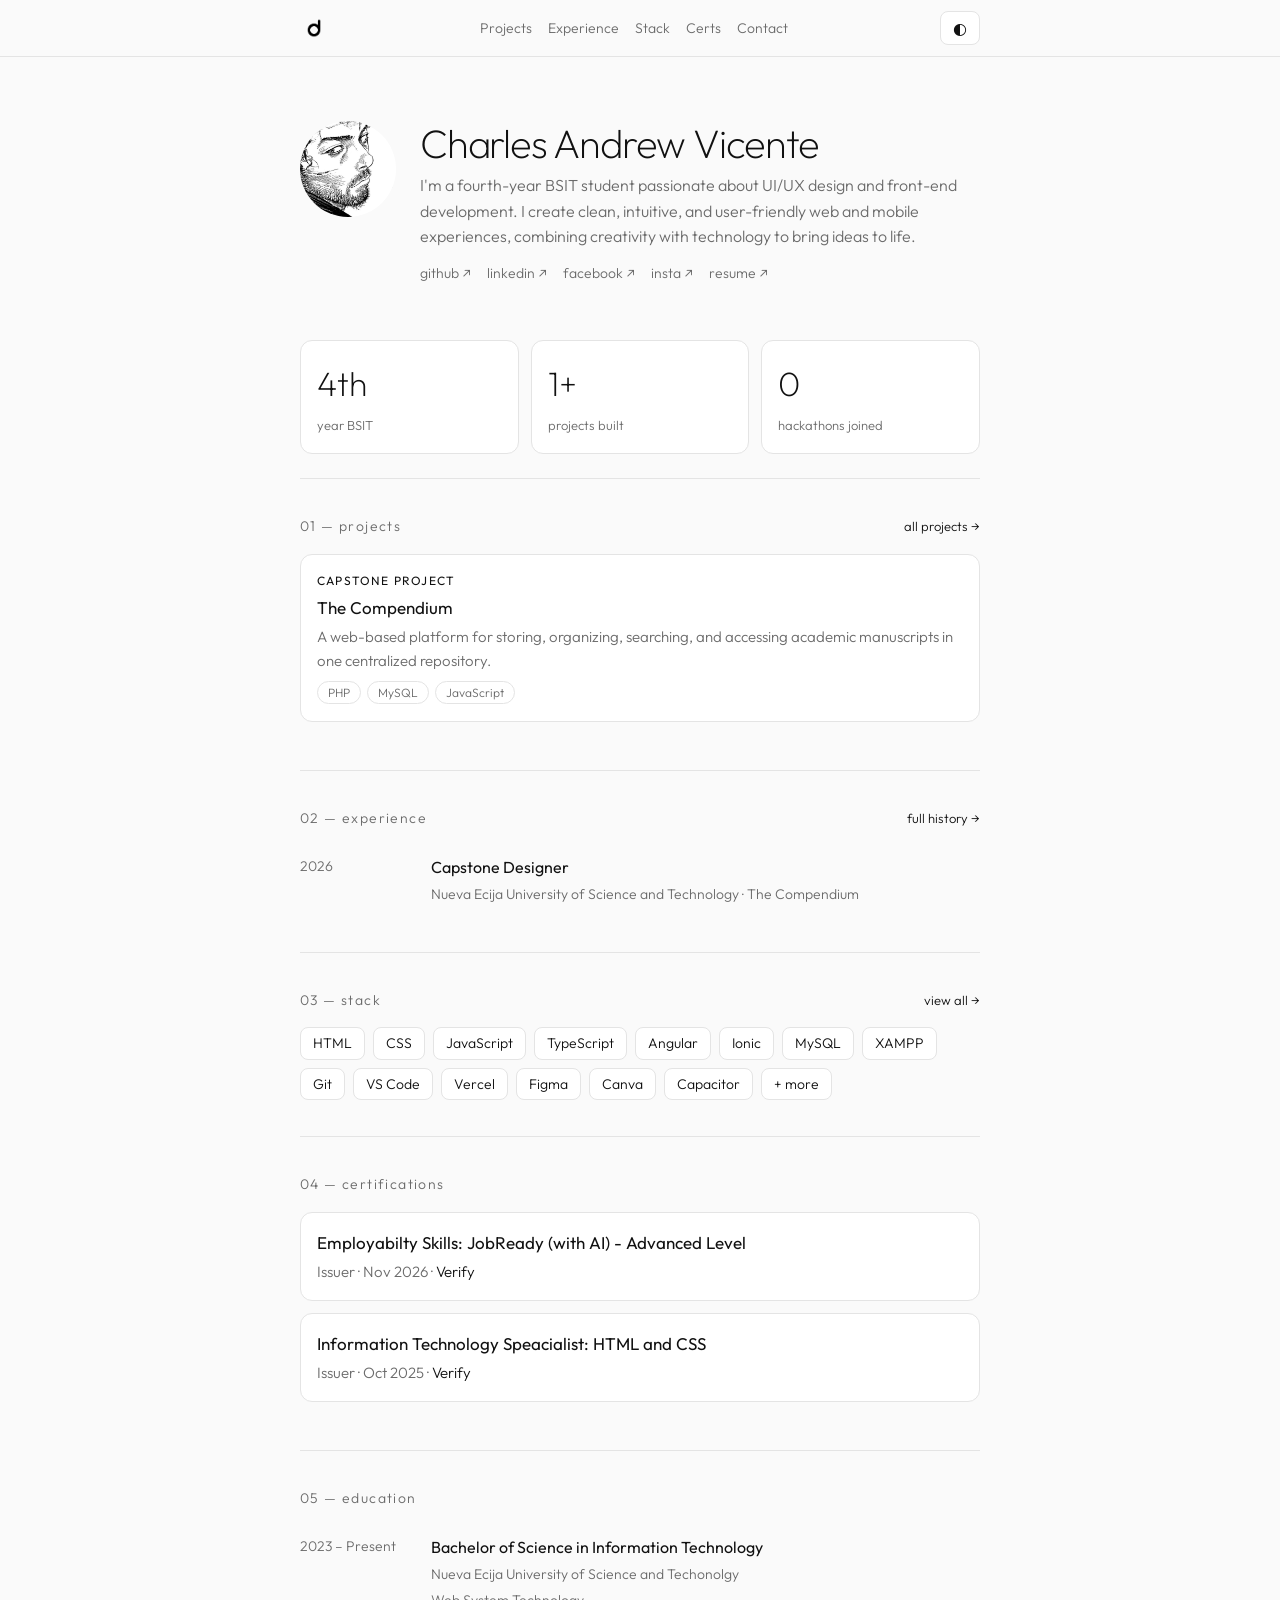
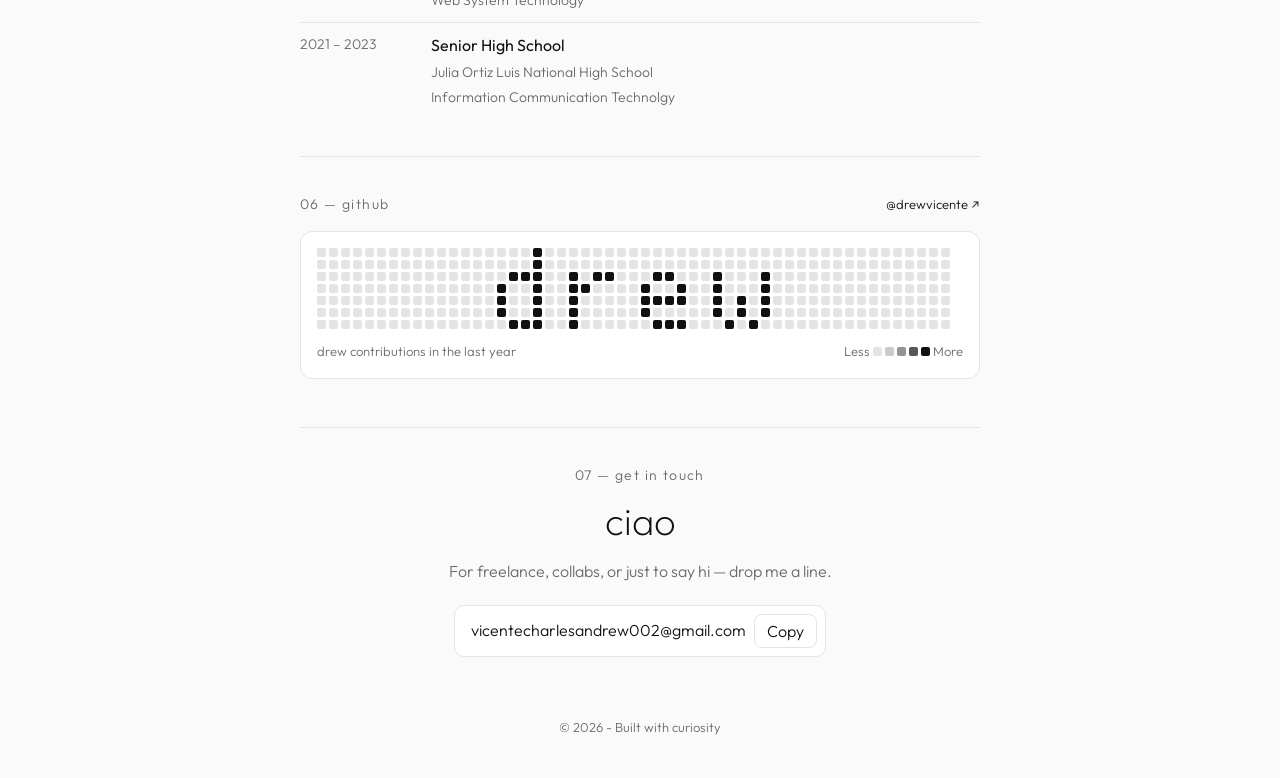
==== commit 7a1360d4: "v1.4.1" ====
--- a/index.html
+++ b/index.html
@@ -31,10 +31,13 @@
         <p>I'm a fourth-year BSIT student passionate about UI/UX design and front-end development. I create clean,
           intuitive, and user-friendly web and mobile experiences, combining creativity with technology to bring ideas
           to life.</p>
-        <div class="social"><a href="https://github.com/drewvicente">github ↗</a><a
-            href="https://www.linkedin.com/in/charles-andrew-vicente-5716ba428/">linkedin ↗</a><a
-            href="https://www.facebook.com/charlesndrw">facebook ↗</a><a
-            href="https://www.instagram.com/charlesvcnt_/">insta ↗</a> <a href="resume/resume.pdf">resume ↗</a></div>
+        <div class="social">
+            <a href="https://github.com/drewvicente">github ↗</a>
+            <a href="https://www.linkedin.com/in/charles-andrew-vicente-5716ba428/">linkedin ↗</a>
+            <a href="https://www.facebook.com/charlesndrw">facebook ↗</a>
+            <a href="https://www.instagram.com/charlesvcnt_/">insta ↗</a>
+            <a href="resume/resume.pdf">resume ↗</a>
+        </div>
       </div>
     </div>
 
@@ -47,7 +50,7 @@
     <!-- Projects -->
     <section id="projects">
       <div class="head">
-        <h2>01 — projects</h2><a href="#">all projects →</a>
+        <h2>01 — projects</h2><a href="projects.html">all projects →</a>
       </div>
       <div class="card">
         <div class="badge">Capstone Project</div>
@@ -71,7 +74,7 @@
     <!-- Experience -->
     <section id="experience">
       <div class="head">
-        <h2>02 — experience</h2><a href="#">full history →</a>
+        <h2>02 — experience</h2><a href="exp.html">full history →</a>
       </div>
       <div class="row">
         <div class="y">2026</div>
@@ -82,11 +85,11 @@
     <!-- Skill -->
     <section id="stack">
       <div class="head">
-        <h2>03 — stack</h2>
+        <h2>03 — stack</h2><a href="stack.html">view all →</a>
       </div>
       <div class="chips">
         <span>HTML</span><span>CSS</span><span>JavaScript</span><span>TypeScript</span><span>Angular</span><span>Ionic</span><span>MySQL</span>
-        <span>XAMPP</span><span>Git</span><span>VS Code</span><span>Vercel</span><span>Figma</span><span>Canva</span><span>Capacitor</span>
+        <span>XAMPP</span><span>Git</span><span>VS Code</span><span>Vercel</span><span>Figma</span><span>Canva</span><span>Capacitor</span><span><a href="stack.html">+ more</a></span>
       </div>
     </section>
 
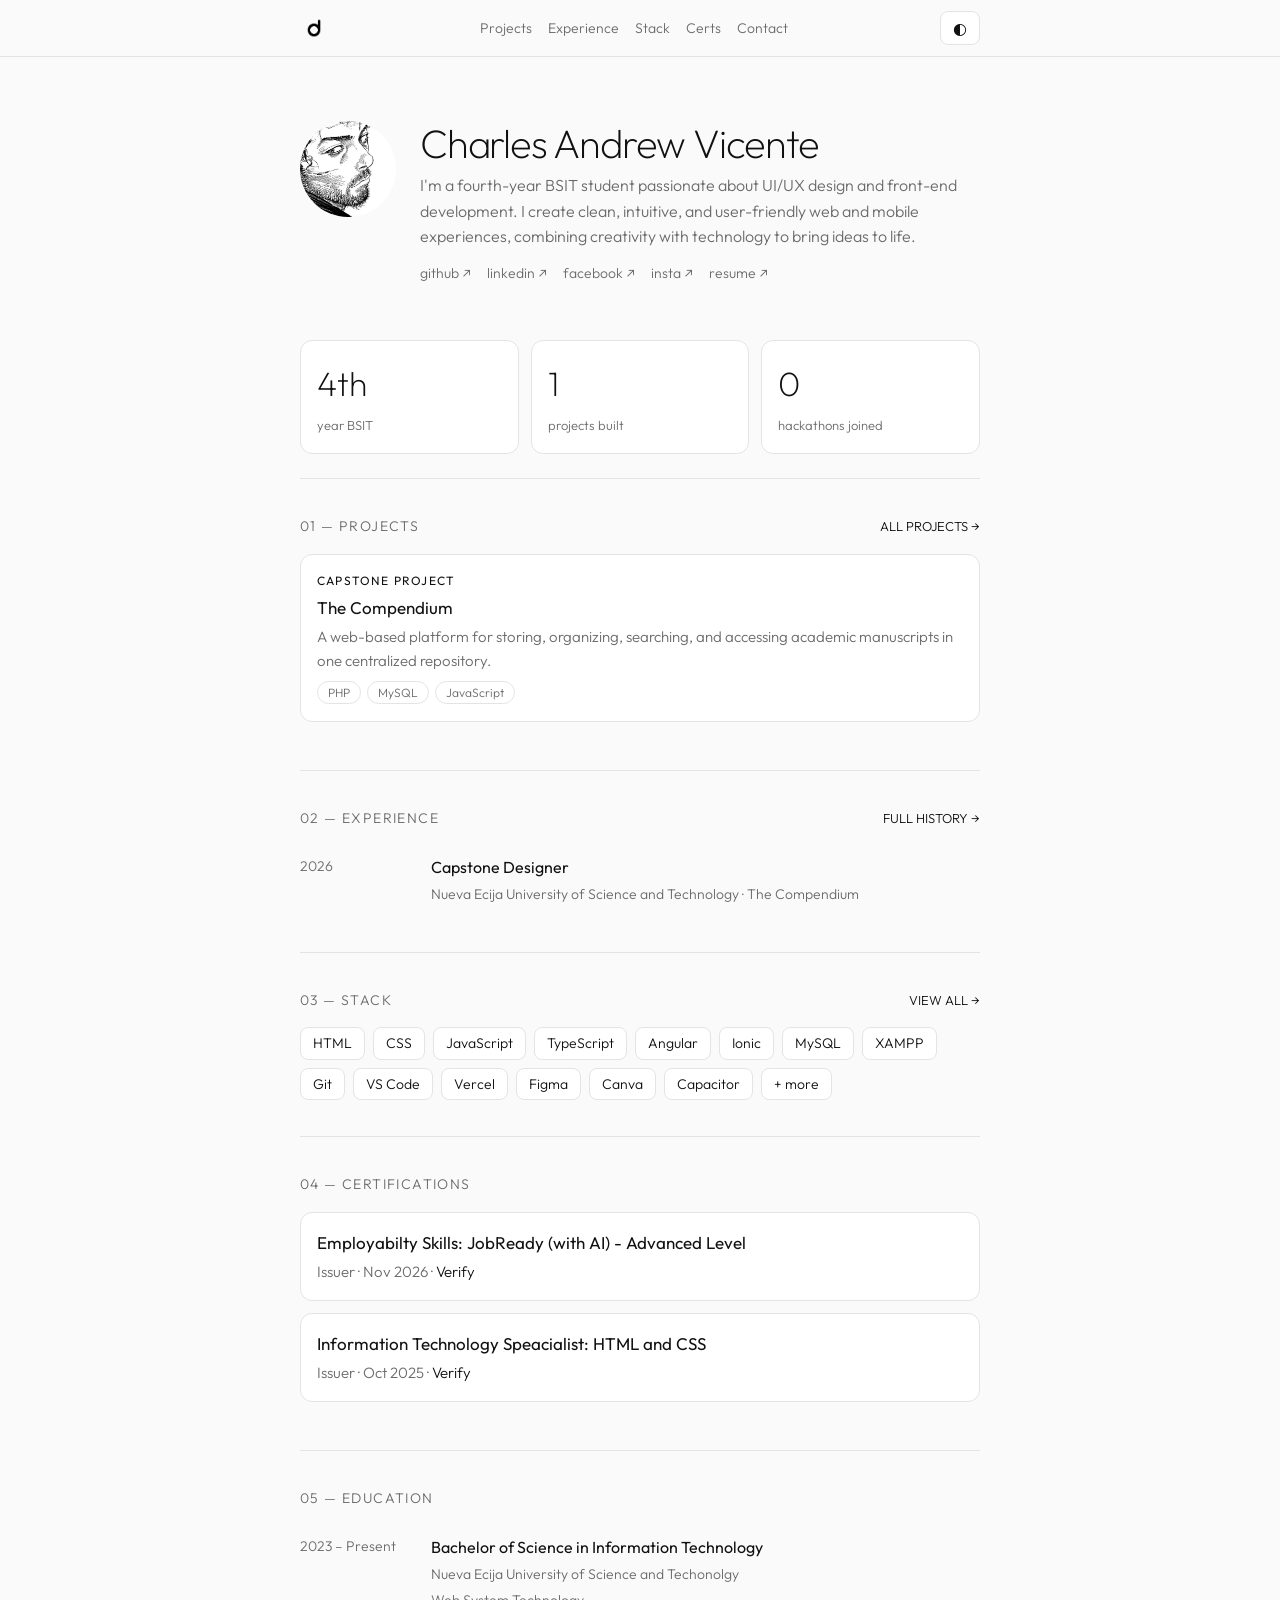
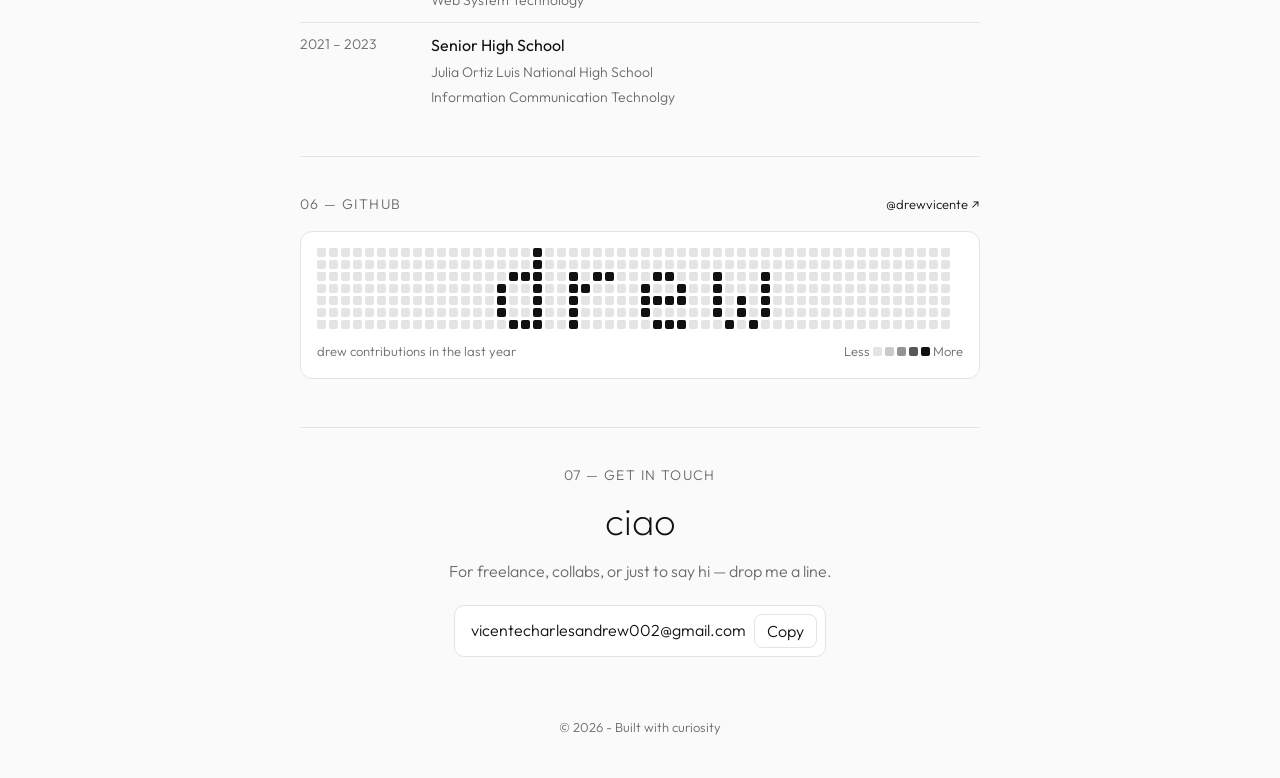
==== commit e19420cd: "theme localstorage" ====
--- a/index.html
+++ b/index.html
@@ -4,6 +4,12 @@
 <head>
   <meta charset="utf-8">
   <meta name="viewport" content="width=device-width, initial-scale=1, viewport-fit=cover">
+  <script>
+    try {
+      var savedTheme = localStorage.getItem('theme');
+      if (savedTheme === 'dark' || savedTheme === 'light') document.documentElement.dataset.theme = savedTheme;
+    } catch (e) {}
+  </script>
   <title>drew.design</title>
   <link rel="preconnect" href="https://fonts.googleapis.com">
   <link rel="preconnect" href="https://fonts.gstatic.com" crossorigin>
@@ -43,14 +49,14 @@
 
     <div class="stats">
       <div class="stat"><b data-n="4" data-s="th">4th</b><span>year BSIT</span></div>
-      <div class="stat"><b data-n="1" data-s="+">5+</b><span>projects built</span></div>
-      <div class="stat"><b data-n="0" data-s=""></b><span>hackathons joined</span></div>
+      <div class="stat"><b data-n="1" data-s="">1+</b><span>projects built</span></div>
+      <div class="stat"><b data-n="0" data-s=""> </b><span>hackathons joined</span></div>
     </div>
 
     <!-- Projects -->
     <section id="projects">
       <div class="head">
-        <h2>01 — projects</h2><a href="projects.html">all projects →</a>
+        <h2>01 — projects</h2><a href="projects.html">ALL PROJECTS →</a>
       </div>
       <div class="card">
         <div class="badge">Capstone Project</div>
@@ -74,7 +80,7 @@
     <!-- Experience -->
     <section id="experience">
       <div class="head">
-        <h2>02 — experience</h2><a href="exp.html">full history →</a>
+        <h2>02 — experience</h2><a href="exp.html">FULL HISTORY →</a>
       </div>
       <div class="row">
         <div class="y">2026</div>
@@ -85,7 +91,7 @@
     <!-- Skill -->
     <section id="stack">
       <div class="head">
-        <h2>03 — stack</h2><a href="stack.html">view all →</a>
+        <h2>03 — stack</h2><a href="stack.html">VIEW ALL →</a>
       </div>
       <div class="chips">
         <span>HTML</span><span>CSS</span><span>JavaScript</span><span>TypeScript</span><span>Angular</span><span>Ionic</span><span>MySQL</span>
--- a/style.css
+++ b/style.css
@@ -262,7 +262,7 @@
   font-size: 14px;
   font-weight: 300;
   color: var(--mut);
-  text-transform: lowercase;
+  text-transform: uppercase;
   letter-spacing: 0.1em;
 }
 
